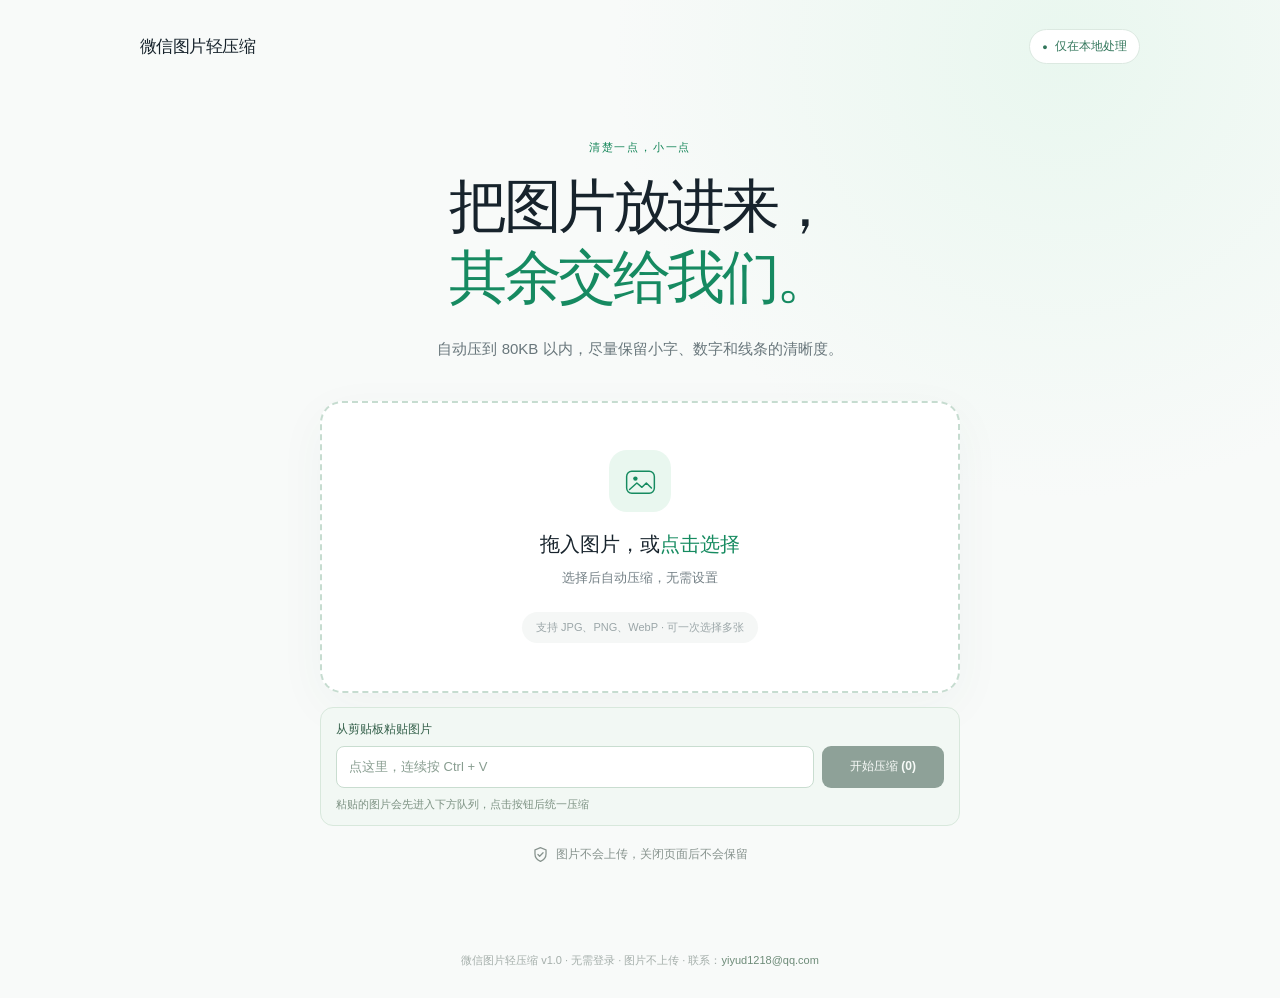
==== index.html @ 63d53b89 "Release v1.0 image compressor" ====
<!doctype html>
<html lang="zh-CN">
<head>
  <meta charset="utf-8">
  <meta name="viewport" content="width=device-width, initial-scale=1">
  <meta name="color-scheme" content="light">
  <title>微信图片轻压缩</title>
  <link rel="stylesheet" href="./style.css">
</head>
<body>
  <main class="shell">
    <header class="masthead">
      <div class="brand">微信图片轻压缩</div>
      <span class="local-pill"><span aria-hidden="true">●</span> 仅在本地处理</span>
    </header>

    <div class="workspace">
    <section class="hero" aria-labelledby="title">
      <p class="eyebrow">清楚一点，小一点</p>
      <h1 id="title">把图片放进来，<br><span>其余交给我们。</span></h1>
      <p class="intro">自动压到 80KB 以内，尽量保留小字、数字和线条的清晰度。</p>

      <div id="dropzone" class="dropzone" role="button" tabindex="0" aria-label="选择图片，或将图片拖入这里">
        <div class="upload-icon" aria-hidden="true">
          <svg viewBox="0 0 48 48" fill="none"><rect x="5" y="10" width="38" height="30" rx="7" stroke="currentColor" stroke-width="2"/><circle cx="17" cy="20" r="3" fill="currentColor"/><path d="m9 35 10-9 7 6 6-6 7 7" stroke="currentColor" stroke-width="2" stroke-linecap="round" stroke-linejoin="round"/></svg>
        </div>
        <p class="drop-title">拖入图片，或<span class="upload-link">点击选择</span></p>
        <p class="drop-sub">选择后自动压缩，无需设置</p>
        <p class="format-label">支持 JPG、PNG、WebP · 可一次选择多张</p>
      </div>
      <input id="fileInput" type="file" accept="image/jpeg,image/png,image/webp" multiple hidden>
      <div class="paste-box">
        <label for="pasteTarget" class="paste-label">从剪贴板粘贴图片</label>
        <div class="paste-input-row">
          <textarea id="pasteTarget" class="paste-target" rows="1" placeholder="点这里，连续按 Ctrl + V" aria-describedby="pasteStatus" spellcheck="false"></textarea>
          <button id="pasteStart" class="button button-dark" type="button" disabled>开始压缩 (0)</button>
        </div>
        <p id="pasteStatus" class="paste-status" role="status" aria-live="polite">粘贴的图片会先进入下方队列，点击按钮后统一压缩</p>
      </div>
      <div id="pasteQueuePanel" class="paste-queue-panel hidden">
        <div class="paste-queue-heading"><strong>待压缩队列</strong><span id="pasteCount">0 张</span></div>
        <div id="pasteQueueList" class="paste-queue-list"></div>
      </div>
      <p class="privacy"><svg viewBox="0 0 20 20" fill="none" aria-hidden="true"><path d="M10 2 3.5 4.7v4.8c0 4.1 2.6 6.9 6.5 8.5 3.9-1.6 6.5-4.4 6.5-8.5V4.7L10 2Z" stroke="currentColor" stroke-width="1.5"/><path d="m7 10 2 2 4-4" stroke="currentColor" stroke-width="1.5" stroke-linecap="round" stroke-linejoin="round"/></svg>图片不会上传，关闭页面后不会保留</p>
    </section>

    <section id="results" class="results hidden" aria-labelledby="results-title">
      <div class="results-heading"><div><p class="eyebrow">已经为你处理</p><h2 id="results-title">压缩结果</h2></div><button id="downloadAll" class="button button-outline hidden" type="button">下载全部 80KB 版 ZIP</button></div>
      <div id="resultList" class="result-list" aria-live="polite"></div>
    </section>
    </div>
  </main>
  <dialog id="previewDialog" class="preview-dialog" aria-labelledby="previewTitle">
    <div class="preview-head"><div><p class="eyebrow">放大检查细节</p><h2 id="previewTitle">图片对比</h2></div><div class="preview-actions"><button id="previewZoom" class="button button-outline" type="button">适应窗口</button><button id="previewClose" class="button button-dark" type="button">关闭</button></div></div>
    <p class="preview-hint">默认按原尺寸显示，可在图片内滚动查看。请重点比较小字、数字和细线。</p>
    <div id="previewGrid" class="preview-grid">
      <div class="preview-column"><h3>原图</h3><div class="preview-frame"><img id="previewOriginal" alt="原图预览"></div></div>
      <div class="preview-column"><h3>80KB 版本</h3><div class="preview-frame"><img id="previewStandard" alt="80KB 版本预览"></div></div>
      <div id="previewRelaxedColumn" class="preview-column hidden"><h3>更清晰版</h3><div class="preview-frame"><img id="previewRelaxed" alt="更清晰版本预览"></div></div>
    </div>
  </dialog>
  <footer>微信图片轻压缩 v1.0 · 无需登录 · 图片不上传 · 联系：<a href="mailto:yiyud1218@qq.com">yiyud1218@qq.com</a></footer>
  <script src="./app.js" defer></script>
</body>
</html>
---- style.css ----
:root{font-family:Inter,"Segoe UI","Microsoft YaHei",sans-serif;color:#17232c;background:#f8faf9;font-synthesis:none}*{box-sizing:border-box}body{margin:0;min-height:100vh;background:radial-gradient(circle at 83% 5%,#e9f7ef 0,transparent 28rem),#f8faf9}.shell{max-width:1060px;margin:0 auto;padding:0 30px 70px}.masthead{height:92px;display:flex;justify-content:space-between;align-items:center}.brand{display:flex;align-items:center;gap:11px;font-size:17px;font-weight:700;letter-spacing:-.03em}.brand-icon{width:33px;height:33px;border-radius:10px;display:grid;place-items:center;background:#127c59;color:#fff;font-size:23px;font-weight:400}.local-pill{border:1px solid #dce9e1;border-radius:999px;background:#fff;color:#32765b;font-size:12px;padding:8px 12px}.local-pill span{font-size:9px;margin-right:4px}.hero{text-align:center;padding-top:48px}.eyebrow{color:#128457;letter-spacing:.16em;font-size:11px;font-weight:800;margin:0 0 16px}.hero h1{font-size:clamp(36px,5.5vw,58px);letter-spacing:-.06em;line-height:1.22;margin:0;font-weight:800}.hero h1 span{color:#168a61}.intro{color:#68767b;font-size:15px;line-height:1.8;margin:22px 0 39px}.dropzone{max-width:640px;min-height:292px;margin:0 auto;border:2px dashed #c6dcd0;border-radius:22px;background:#fff;box-shadow:0 14px 50px #265d3c0b;display:flex;align-items:center;justify-content:center;flex-direction:column;cursor:pointer;transition:.2s;outline:none}.dropzone:hover,.dropzone:focus-visible,.dropzone.dragging{border-color:#15966a;background:#f4fcf7;box-shadow:0 15px 45px #247c5520}.upload-icon{width:62px;height:62px;background:#e9f7ef;color:#168b60;border-radius:18px;display:grid;place-items:center;margin-bottom:19px}.upload-icon svg{width:35px;height:35px}.drop-title{font-size:20px;font-weight:700;margin:0}.upload-link{color:#168b60}.drop-sub{font-size:13px;color:#748086;margin:11px 0 25px}.format-label{font-size:11px;color:#9ba6a8;background:#f5f7f6;border-radius:999px;padding:8px 14px;margin:0}.privacy{display:flex;gap:7px;align-items:center;justify-content:center;color:#87938e;font-size:12px;margin:20px}.privacy svg{height:17px;width:17px}.results{margin:74px auto 0;max-width:840px}.hidden{display:none!important}.results-heading{display:flex;align-items:end;justify-content:space-between;gap:20px;margin-bottom:18px}.results-heading .eyebrow{margin-bottom:7px}.results h2{margin:0;font-size:26px;letter-spacing:-.04em}.result-actions{display:flex;align-items:center;gap:15px}.text-button{border:0;background:none;color:#14875e;font:inherit;font-size:13px;font-weight:700;cursor:pointer;padding:10px 0}.button{border:0;border-radius:9px;padding:11px 16px;font:inherit;font-size:13px;font-weight:700;cursor:pointer;white-space:nowrap}.button-dark{color:#fff;background:#173a2a}.button-dark:hover{background:#246448}.button-outline{border:1px solid #cfe2d7;background:#fff;color:#187a58}.button-outline:hover{background:#f0faf4}.button:disabled{opacity:.45;cursor:not-allowed}.result-list{display:grid;gap:12px}.result-card{background:#fff;border:1px solid #e5ece8;border-radius:15px;padding:16px 18px;display:flex;align-items:center;gap:16px;box-shadow:0 5px 19px #314e3b08}.thumb{width:66px;height:66px;object-fit:cover;background:#f3f5f4;border-radius:8px;flex:none}.file-info{min-width:0;flex:1}.file-name{font-size:14px;font-weight:700;overflow:hidden;text-overflow:ellipsis;white-space:nowrap;margin:0 0 8px}.file-meta{font-size:12px;color:#8b9695;margin:0;display:flex;flex-wrap:wrap;gap:6px}.file-meta .arrow{color:#b5bfbb}.file-meta .final{color:#158157;font-weight:700}.status{font-size:12px;color:#6f7e78;margin:8px 0 0}.status.success{color:#168558}.status.error{color:#bd514d}.spinner{display:inline-block;width:12px;height:12px;border:2px solid #c8e6d5;border-top-color:#118e5d;border-radius:50%;animation:spin .8s linear infinite;vertical-align:-2px;margin-right:5px}@keyframes spin{to{transform:rotate(360deg)}}footer{text-align:center;color:#a4aeaa;font-size:11px;padding:0 20px 30px}@media(max-width:650px){.shell{padding:0 18px 50px}.masthead{height:72px}.hero{padding-top:35px}.dropzone{min-height:260px;padding:22px}.results{margin-top:55px}.results-heading{align-items:start}.result-actions{flex-direction:column-reverse;align-items:end;gap:0}.result-card{gap:10px;padding:12px}.thumb{width:48px;height:48px}.file-meta{line-height:1.5}.result-card .button{font-size:11px;padding:9px}.local-pill{font-size:10px}}
.quality-note{font-size:12px;line-height:1.5;color:#8b6a31;margin:8px 0 0}.clearer-trigger{padding:7px 0 0;text-align:left;font-size:12px}.clearer-trigger:disabled{color:#89958f;cursor:default}.relaxed-panel{display:flex;align-items:center;justify-content:space-between;gap:12px;flex-wrap:wrap;margin-top:9px;padding:10px 12px;background:#f1f9f4;border:1px solid #dbece1;border-radius:9px;color:#1c7551;font-size:12px;font-weight:700}.relaxed-panel .button{font-size:11px;padding:7px 10px}
.preview-trigger{padding:7px 0 0;font-size:12px}.preview-dialog{width:min(96vw,1380px);max-width:none;max-height:92vh;border:1px solid #dce9e1;border-radius:18px;padding:22px;background:#fff;color:#17232c;box-shadow:0 30px 90px #102d1f40}.preview-dialog::backdrop{background:#10241dcc}.preview-head{display:flex;align-items:start;justify-content:space-between;gap:20px}.preview-head h2{font-size:22px;margin:0;overflow-wrap:anywhere}.preview-head .eyebrow{margin-bottom:6px}.preview-actions{display:flex;align-items:center;gap:12px;flex:none}.preview-hint{color:#728078;font-size:12px;line-height:1.5;margin:14px 0 18px}.preview-grid{display:grid;grid-template-columns:repeat(2,minmax(0,1fr));gap:12px}.preview-grid:has(.preview-column:nth-child(3):not(.hidden)){grid-template-columns:repeat(3,minmax(0,1fr))}.preview-column{min-width:0}.preview-column h3{font-size:13px;margin:0 0 8px}.preview-frame{height:min(66vh,700px);overflow:auto;background:#edf2ef;border:1px solid #e2e9e5;border-radius:10px;text-align:center}.preview-frame img{display:block;max-width:100%;height:auto;margin:auto}.preview-dialog.zoomed .preview-frame img{max-width:none;margin:0}@media(max-width:700px){.preview-dialog{padding:14px}.preview-head{flex-wrap:wrap}.preview-grid,.preview-grid:has(.preview-column:nth-child(3):not(.hidden)){grid-template-columns:1fr}.preview-frame{height:48vh}}

/* Keep the input and the finished work in one desktop viewport. */
.shell.has-results{max-width:1480px}
.shell.has-results .workspace{display:grid;grid-template-columns:minmax(290px,.78fr) minmax(460px,1.22fr);gap:30px;align-items:start}
.shell.has-results .hero{text-align:left;padding-top:28px;min-width:0}
.shell.has-results .hero h1{font-size:clamp(30px,3vw,43px);line-height:1.2}
.shell.has-results .intro{margin:16px 0 24px;font-size:14px}
.shell.has-results .dropzone{min-height:175px;max-width:none;margin:0;padding:16px}
.shell.has-results .upload-icon{width:44px;height:44px;margin-bottom:9px}
.shell.has-results .upload-icon svg{width:26px;height:26px}
.shell.has-results .drop-title{font-size:17px}
.shell.has-results .drop-sub{margin:8px 0 18px}
.shell.has-results .privacy{justify-content:flex-start;margin:16px 0}
.shell.has-results .results{margin:28px 0 0;max-width:none;min-width:0}
.shell.has-results .results-heading{margin-bottom:16px}
.shell.has-results .result-list{max-height:calc(100vh - 205px);overflow-y:auto;padding:1px 6px 8px 1px;scrollbar-color:#bfd6c7 transparent}
.result-card{display:grid;grid-template-columns:60px minmax(0,1fr);align-items:start;gap:14px;padding:16px}
.result-card .thumb{width:60px;height:60px}
.result-card .file-info{width:100%}
.card-actions{display:flex;align-items:center;gap:9px;flex-wrap:wrap;margin-top:12px}
.card-actions .button{font-size:12px;padding:10px 14px}
.button-soft{background:#e5f5e9;color:#126947;border:1px solid #bfe3c9}
.button-soft:hover{background:#d4eddb}
.quality-box{display:flex;align-items:center;justify-content:space-between;gap:10px;flex-wrap:wrap;margin-top:12px;padding:10px 12px;border-radius:10px;background:#fff8eb;border:1px solid #f0dfbd}
.quality-note{margin:0;font-size:12px;color:#8a6230;line-height:1.5}
.quality-box .button{font-size:11px;padding:8px 11px}
.relaxed-panel{margin-top:10px}
@media(max-width:880px){.shell.has-results .workspace{display:block}.shell.has-results .hero{text-align:center;padding-top:24px}.shell.has-results .hero h1{font-size:clamp(31px,6vw,40px)}.shell.has-results .dropzone{max-width:640px;margin:auto}.shell.has-results .privacy{justify-content:center}.shell.has-results .results{margin:40px auto 0;max-width:640px}.shell.has-results .result-list{max-height:none;overflow:visible}}

.paste-box{max-width:640px;margin:14px auto 0;padding:13px 15px;text-align:left;background:#f2f8f4;border:1px solid #d8e8dc;border-radius:13px;transition:border-color .2s,box-shadow .2s}
.paste-box:focus-within{border-color:#17865c;box-shadow:0 0 0 3px #1e9d6921}
.paste-label{display:block;font-size:12px;font-weight:700;color:#35614b;margin-bottom:8px}
.paste-input-row{display:flex;align-items:stretch;gap:8px}
.paste-input-row .paste-target{flex:1;width:auto;min-width:0}
.paste-input-row .button{min-width:122px;padding:0 10px;font-size:12px}
.paste-target{display:block;width:100%;height:42px;min-height:42px;padding:10px 12px;border:1px solid #c9ddd0;border-radius:8px;background:#fff;color:#1e3828;font:inherit;font-size:13px;line-height:20px;resize:none;overflow:hidden;outline:none}
.paste-target::placeholder{color:#889d90}
.paste-target:focus{border-color:#16885d}
.paste-status{min-height:16px;margin:8px 0 0;color:#7d9283;font-size:11px;line-height:1.5}
.paste-status.ready,.paste-status.success{color:#14794f;font-weight:600}
.paste-status.working{color:#536f5a}
.paste-status.error{color:#b7554f}
.shell.has-results .paste-box{max-width:none}
.paste-queue-panel{max-width:640px;margin:9px auto 0;padding:10px 12px;border:1px solid #dfeae3;border-radius:12px;background:#fff;text-align:left}
.paste-queue-heading{display:flex;justify-content:space-between;gap:10px;align-items:center;margin-bottom:8px;color:#2d5740;font-size:12px}
.paste-queue-heading span{color:#72907b;font-weight:600}
.paste-queue-list{display:grid;gap:6px;max-height:170px;overflow-y:auto}
.paste-queue-item{display:grid;grid-template-columns:34px minmax(0,1fr) auto;align-items:center;gap:9px;padding:5px 7px;border-radius:8px;background:#f7faf8}
.paste-queue-item img{width:34px;height:34px;object-fit:cover;border-radius:5px;background:#e9f0eb}
.paste-queue-name{overflow:hidden;text-overflow:ellipsis;white-space:nowrap;color:#4a6152;font-size:11px}
.paste-queue-remove{border:0;background:none;color:#987669;font:inherit;font-size:11px;cursor:pointer;padding:5px}
.paste-queue-remove:hover{color:#b34839;text-decoration:underline}
.shell.has-results .paste-queue-panel{max-width:none}
@media(max-width:880px){.shell.has-results .paste-box,.shell.has-results .paste-queue-panel{max-width:640px}}
footer a{color:#6d8b78;text-decoration:none}footer a:hover{text-decoration:underline}
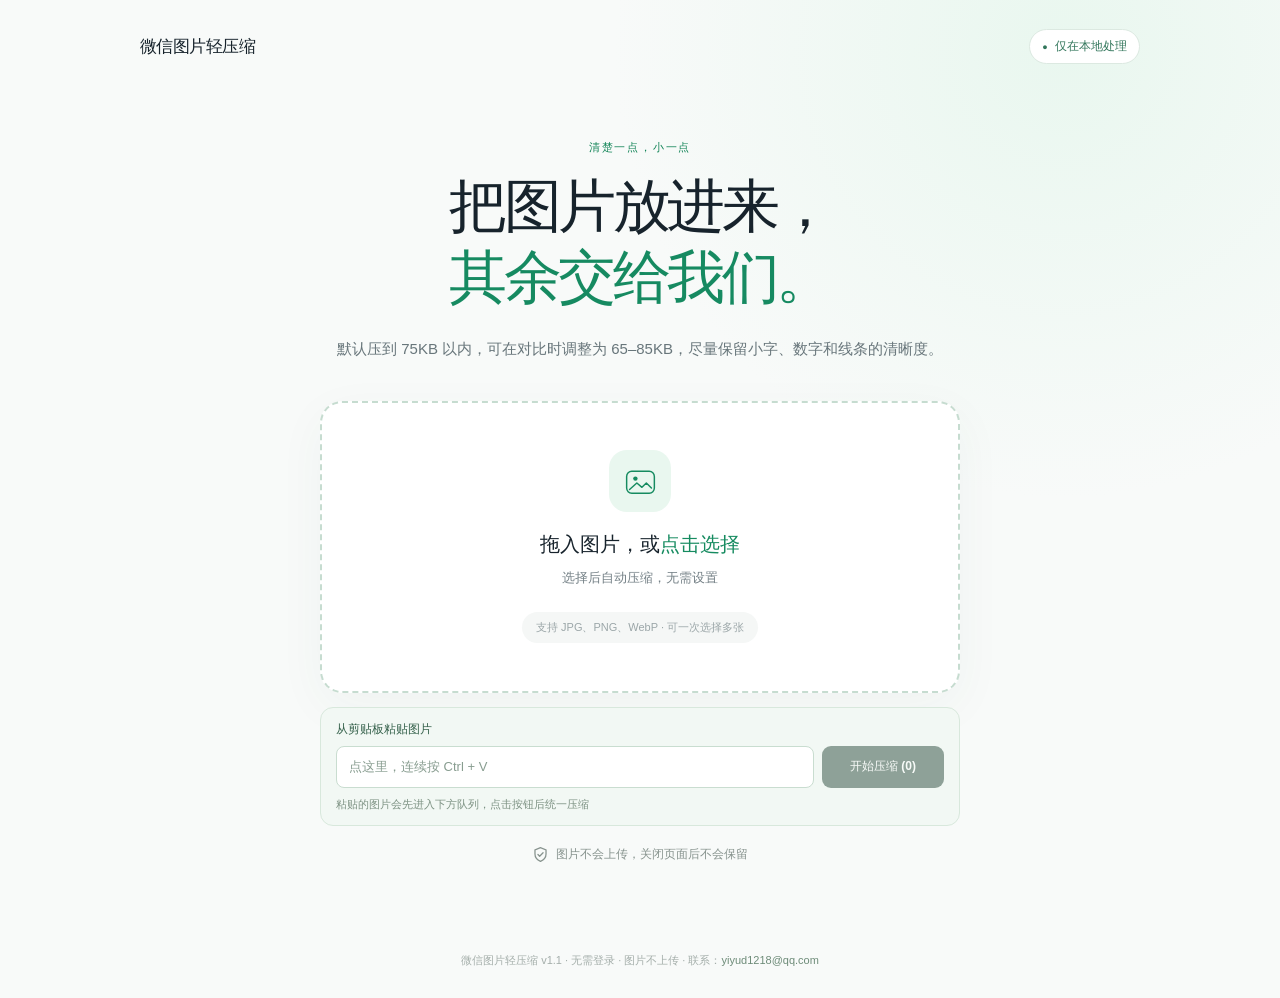
==== commit 8efbdbea: "Release v1.1 adjustable image size" ====
--- a/index.html
+++ b/index.html
@@ -18,7 +18,7 @@
     <section class="hero" aria-labelledby="title">
       <p class="eyebrow">清楚一点，小一点</p>
       <h1 id="title">把图片放进来，<br><span>其余交给我们。</span></h1>
-      <p class="intro">自动压到 80KB 以内，尽量保留小字、数字和线条的清晰度。</p>
+      <p class="intro">默认压到 75KB 以内，可在对比时调整为 65–85KB，尽量保留小字、数字和线条的清晰度。</p>
 
       <div id="dropzone" class="dropzone" role="button" tabindex="0" aria-label="选择图片，或将图片拖入这里">
         <div class="upload-icon" aria-hidden="true">
@@ -45,7 +45,7 @@
     </section>
 
     <section id="results" class="results hidden" aria-labelledby="results-title">
-      <div class="results-heading"><div><p class="eyebrow">已经为你处理</p><h2 id="results-title">压缩结果</h2></div><button id="downloadAll" class="button button-outline hidden" type="button">下载全部 80KB 版 ZIP</button></div>
+      <div class="results-heading"><div><p class="eyebrow">已经为你处理</p><h2 id="results-title">压缩结果</h2></div><button id="downloadAll" class="button button-outline hidden" type="button">下载全部当前版本 ZIP</button></div>
       <div id="resultList" class="result-list" aria-live="polite"></div>
     </section>
     </div>
@@ -53,13 +53,19 @@
   <dialog id="previewDialog" class="preview-dialog" aria-labelledby="previewTitle">
     <div class="preview-head"><div><p class="eyebrow">放大检查细节</p><h2 id="previewTitle">图片对比</h2></div><div class="preview-actions"><button id="previewZoom" class="button button-outline" type="button">适应窗口</button><button id="previewClose" class="button button-dark" type="button">关闭</button></div></div>
     <p class="preview-hint">默认按原尺寸显示，可在图片内滚动查看。请重点比较小字、数字和细线。</p>
+    <div class="preview-controls">
+      <div class="preview-range-heading"><label for="previewTarget">当前版本上限 <strong id="previewTargetValue">75KB</strong></label><span id="previewActual">实际大小：—</span></div>
+      <input id="previewTarget" type="range" min="65" max="85" step="1" value="75" aria-describedby="previewRangeHint previewStatus">
+      <div id="previewRangeHint" class="preview-range-labels"><span>65KB · 更省空间</span><span>85KB · 更多细节</span></div>
+      <div class="preview-control-actions"><span id="previewStatus" role="status" aria-live="polite">拖动滑块后重新生成当前版本</span><button id="previewDownload" class="button button-dark" type="button">下载当前版</button><button id="previewHigh" class="button button-soft" type="button">生成 ≤150KB 版</button><button id="previewHighDownload" class="button button-outline hidden" type="button">下载 ≤150KB 版</button></div>
+    </div>
     <div id="previewGrid" class="preview-grid">
       <div class="preview-column"><h3>原图</h3><div class="preview-frame"><img id="previewOriginal" alt="原图预览"></div></div>
-      <div class="preview-column"><h3>80KB 版本</h3><div class="preview-frame"><img id="previewStandard" alt="80KB 版本预览"></div></div>
-      <div id="previewRelaxedColumn" class="preview-column hidden"><h3>更清晰版</h3><div class="preview-frame"><img id="previewRelaxed" alt="更清晰版本预览"></div></div>
+      <div class="preview-column"><h3 id="previewStandardTitle">当前版本 · ≤75KB</h3><div class="preview-frame"><img id="previewStandard" alt="当前版本预览"></div></div>
+      <div id="previewRelaxedColumn" class="preview-column hidden"><h3 id="previewRelaxedTitle">更清晰版 · ≤150KB</h3><div class="preview-frame"><img id="previewRelaxed" alt="更清晰版本预览"></div></div>
     </div>
   </dialog>
-  <footer>微信图片轻压缩 v1.0 · 无需登录 · 图片不上传 · 联系：<a href="mailto:yiyud1218@qq.com">yiyud1218@qq.com</a></footer>
+  <footer>微信图片轻压缩 v1.1 · 无需登录 · 图片不上传 · 联系：<a href="mailto:yiyud1218@qq.com">yiyud1218@qq.com</a></footer>
   <script src="./app.js" defer></script>
 </body>
 </html>
--- a/style.css
+++ b/style.css
@@ -56,3 +56,15 @@
 .shell.has-results .paste-queue-panel{max-width:none}
 @media(max-width:880px){.shell.has-results .paste-box,.shell.has-results .paste-queue-panel{max-width:640px}}
 footer a{color:#6d8b78;text-decoration:none}footer a:hover{text-decoration:underline}
+
+.preview-controls{margin:0 0 16px;padding:15px 17px;background:#f5faf6;border:1px solid #dcebe0;border-radius:12px}
+.preview-range-heading{display:flex;justify-content:space-between;align-items:baseline;gap:12px;color:#2c4d39;font-size:13px}
+.preview-range-heading strong{font-size:18px;color:#147d54;margin-left:6px}
+.preview-range-heading span{color:#638273;font-size:12px}
+#previewTarget{display:block;width:100%;margin:13px 0 4px;accent-color:#168a61;cursor:pointer}
+.preview-range-labels{display:flex;justify-content:space-between;color:#789184;font-size:11px}
+.preview-control-actions{display:flex;align-items:center;flex-wrap:wrap;gap:8px;margin-top:13px}
+#previewStatus{color:#5d7968;font-size:12px;line-height:1.5;flex:1;min-width:170px}
+.preview-control-actions .button{font-size:12px;padding:9px 12px}
+@media(max-width:700px){.preview-range-heading{align-items:start;flex-direction:column;gap:4px}.preview-control-actions .button{flex:1}}
+@media(min-width:701px){.preview-frame{height:min(52vh,600px)}}
